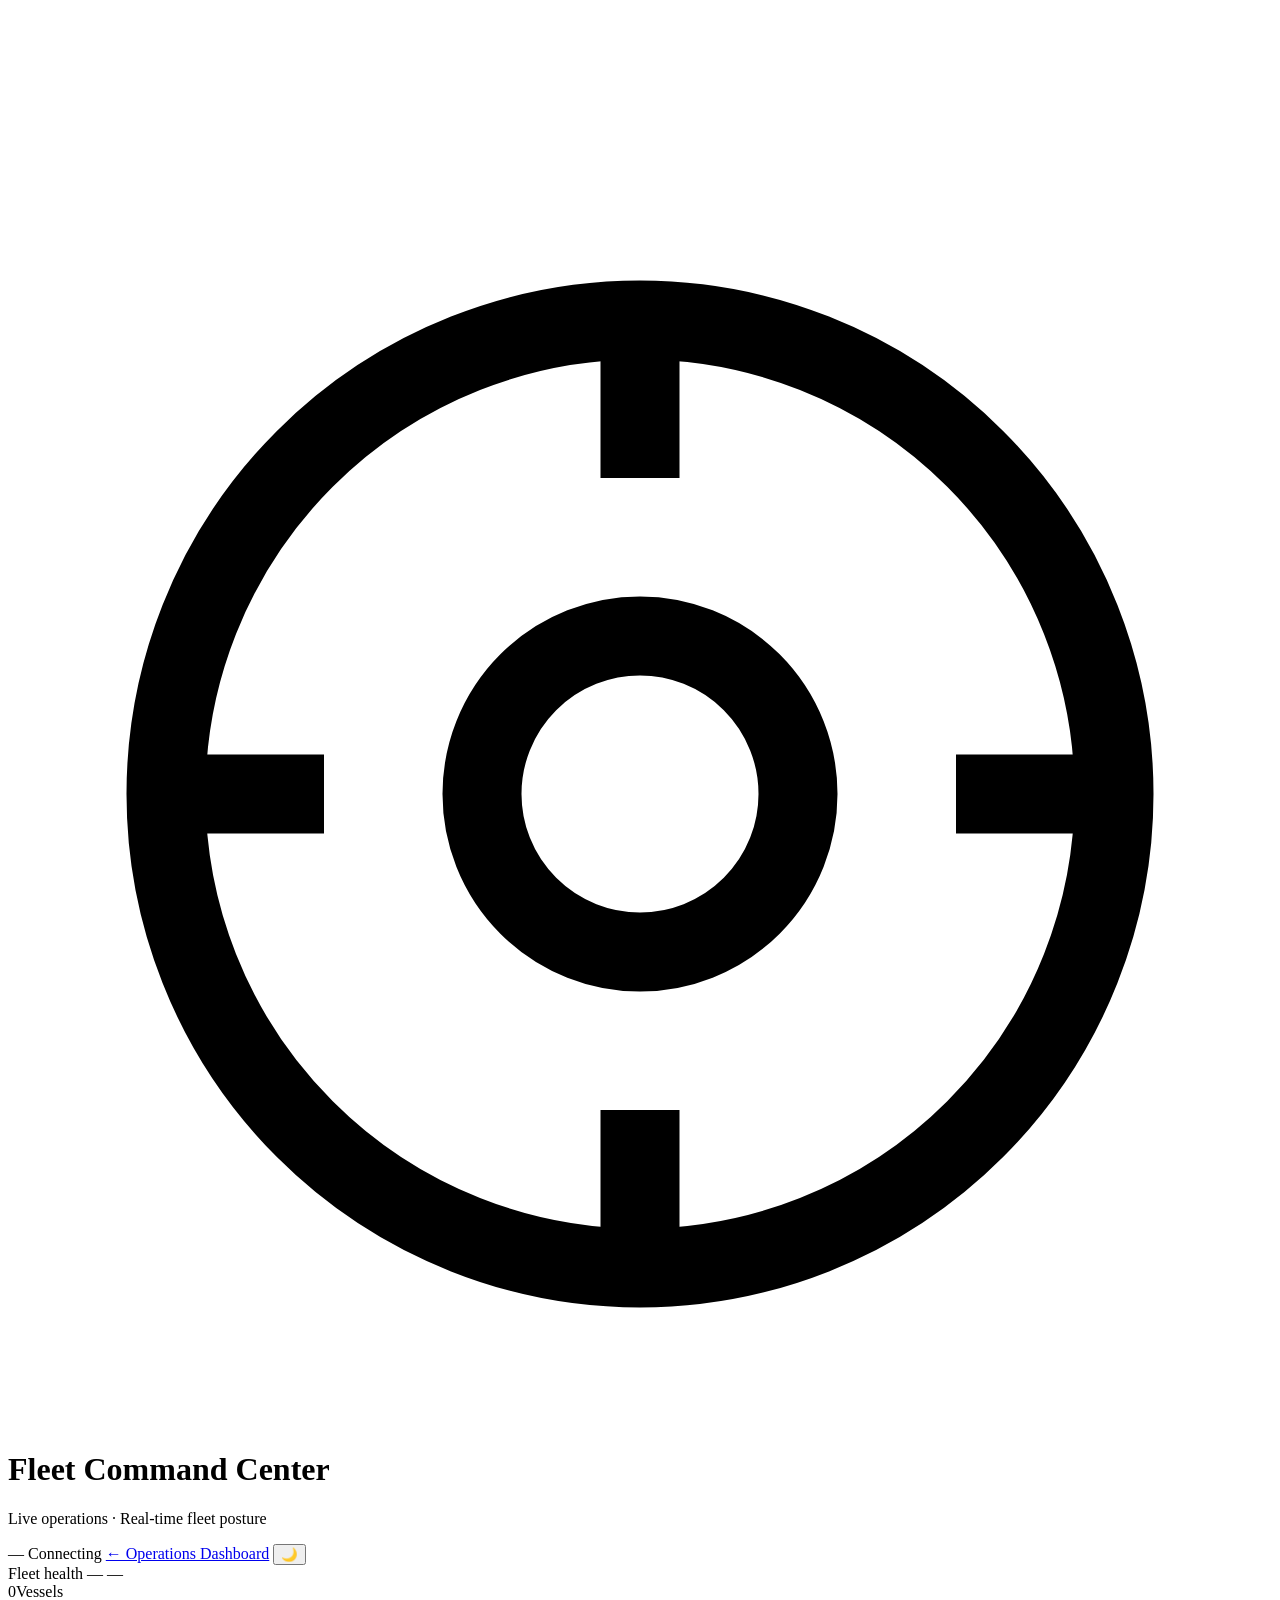
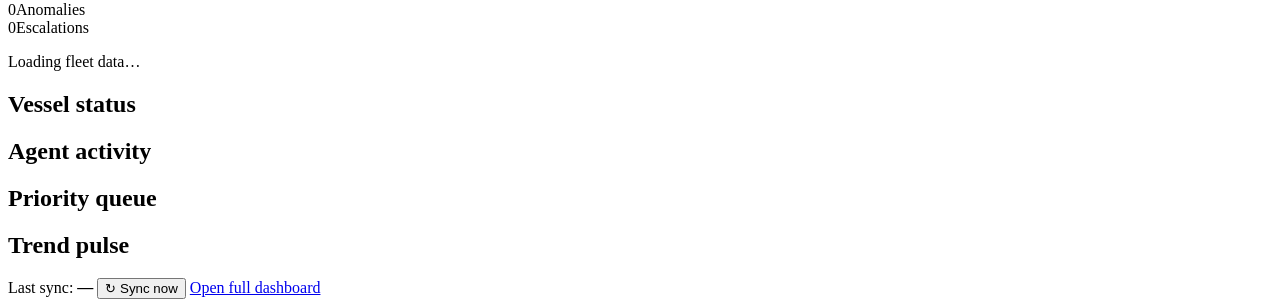
==== src/fleet_health/static/live.html @ 3858a871 "dashboard" ====
<!DOCTYPE html>
<html lang="en">
<head>
  <meta charset="UTF-8" />
  <meta name="viewport" content="width=device-width, initial-scale=1.0" />
  <title>Fleet Command Center — Live View</title>
  <link rel="preconnect" href="https://fonts.googleapis.com" />
  <link rel="preconnect" href="https://fonts.gstatic.com" crossorigin />
  <link href="https://fonts.googleapis.com/css2?family=DM+Sans:ital,opsz,wght@0,9..40,400;0,9..40,500;0,9..40,600;0,9..40,700&family=JetBrains+Mono:wght@400;500&display=swap" rel="stylesheet" />
  <link rel="stylesheet" href="/static/css/live.css?v=1" />
  <script src="/static/js/live.js?v=1" defer></script>
</head>
<body>
  <canvas id="particle-canvas" aria-hidden="true"></canvas>
  <div class="scan-line" aria-hidden="true"></div>

  <header class="live-topbar">
    <div class="live-brand">
      <div class="live-logo pulse-ring">
        <svg viewBox="0 0 24 24" fill="none" stroke="currentColor" stroke-width="1.5">
          <circle cx="12" cy="12" r="9"/>
          <path d="M12 3v3M12 18v3M3 12h3M18 12h3"/>
          <circle cx="12" cy="12" r="3"/>
        </svg>
      </div>
      <div>
        <h1>Fleet Command Center</h1>
        <p class="live-sub">Live operations · Real-time fleet posture</p>
      </div>
    </div>
    <div class="live-actions">
      <span id="live-clock" class="live-clock">—</span>
      <span id="live-api" class="live-pill" data-state="checking">Connecting</span>
      <a href="/" class="btn-live btn-live-ghost">← Operations Dashboard</a>
      <button type="button" id="btn-live-theme" class="btn-live btn-live-icon" title="Toggle theme">🌙</button>
    </div>
  </header>

  <main class="live-main">
    <section class="hero-panel glass reveal">
      <div class="radar-wrap">
        <div class="radar">
          <div class="radar-sweep"></div>
          <div class="radar-grid"></div>
          <div id="radar-dots" class="radar-dots"></div>
        </div>
        <div class="hero-stats">
          <div class="hero-score">
            <span class="hero-score-label">Fleet health</span>
            <span class="hero-score-value count-up" id="hero-score">—</span>
            <span class="hero-score-grade" id="hero-grade">—</span>
          </div>
          <div class="hero-metrics">
            <div class="hero-metric"><span id="hero-vessels">0</span><label>Vessels</label></div>
            <div class="hero-metric warn"><span id="hero-anomalies">0</span><label>Anomalies</label></div>
            <div class="hero-metric crit"><span id="hero-escalations">0</span><label>Escalations</label></div>
          </div>
        </div>
      </div>
      <p class="hero-summary" id="hero-summary">Loading fleet data…</p>
    </section>

    <div class="live-grid">
      <section class="glass reveal delay-1">
        <h2 class="section-title"><span class="title-glow">Vessel status</span></h2>
        <div id="vessel-orbs" class="vessel-orbs"></div>
        <p id="no-vessels-live" class="live-empty" hidden>No vessel data — run the pipeline on the operations dashboard.</p>
      </section>

      <section class="glass reveal delay-2">
        <h2 class="section-title"><span class="title-glow">Agent activity</span></h2>
        <ul id="agent-stream" class="agent-stream"></ul>
      </section>

      <section class="glass reveal delay-3">
        <h2 class="section-title"><span class="title-glow">Priority queue</span></h2>
        <ul id="priority-queue" class="priority-queue"></ul>
        <p id="no-priority" class="live-empty" hidden>All clear — no critical items.</p>
      </section>

      <section class="glass reveal delay-4">
        <h2 class="section-title"><span class="title-glow">Trend pulse</span></h2>
        <div class="trend-bars" id="trend-bars"></div>
        <p id="no-trends-live" class="live-empty" hidden>Run more reports to see trends.</p>
      </section>
    </div>

    <footer class="live-footer reveal delay-5">
      <span>Last sync: <strong id="last-sync">—</strong></span>
      <button type="button" id="btn-live-refresh" class="btn-live btn-live-primary">↻ Sync now</button>
      <a href="/" class="btn-live btn-live-ghost">Open full dashboard</a>
    </footer>
  </main>
</body>
</html>
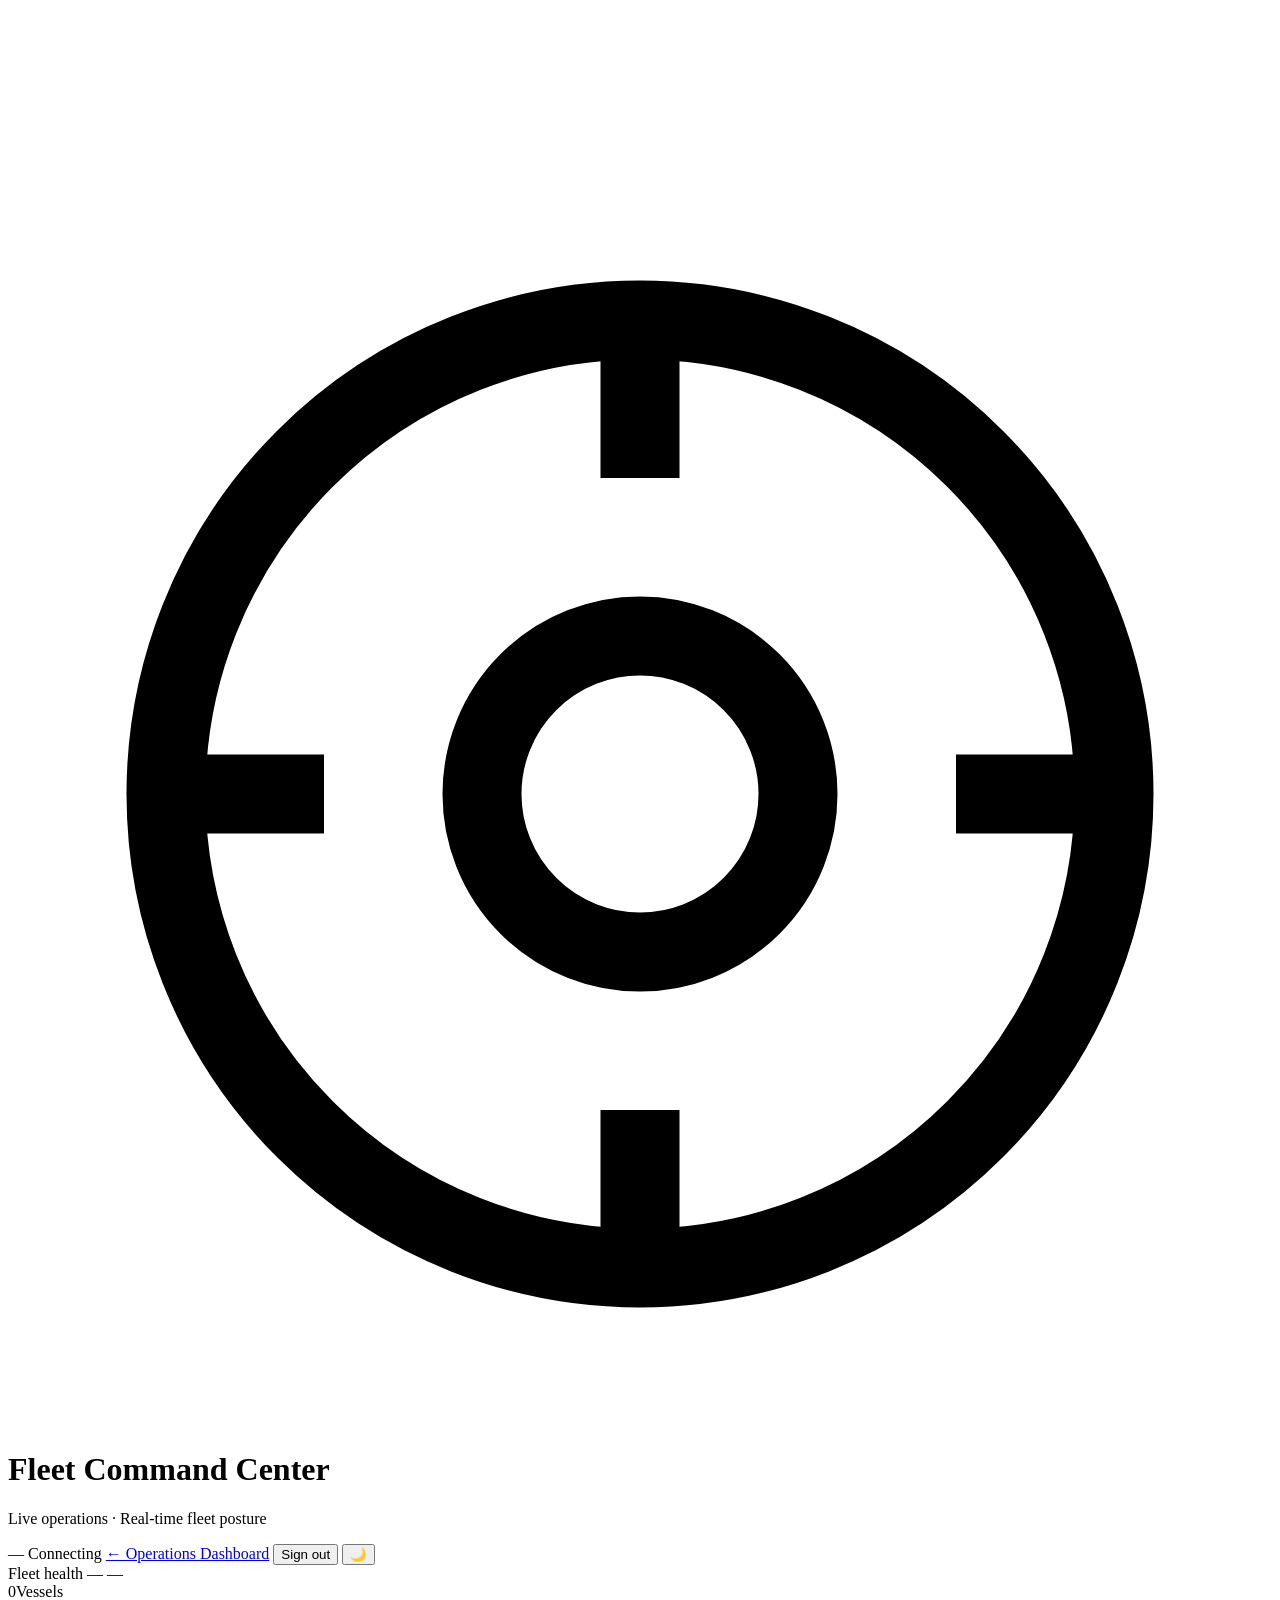
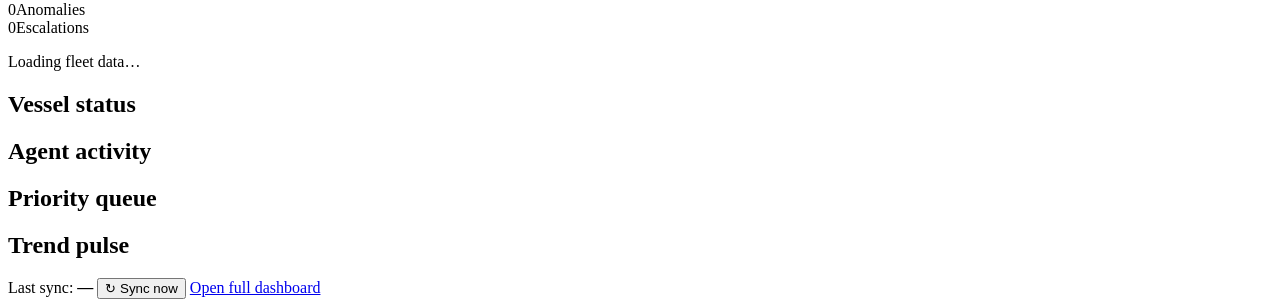
==== commit f434c338: "login" ====
--- a/src/fleet_health/static/live.html
+++ b/src/fleet_health/static/live.html
@@ -32,6 +32,7 @@
       <span id="live-clock" class="live-clock">—</span>
       <span id="live-api" class="live-pill" data-state="checking">Connecting</span>
       <a href="/" class="btn-live btn-live-ghost">← Operations Dashboard</a>
+      <button type="button" id="btn-live-logout" class="btn-live btn-live-ghost">Sign out</button>
       <button type="button" id="btn-live-theme" class="btn-live btn-live-icon" title="Toggle theme">🌙</button>
     </div>
   </header>
